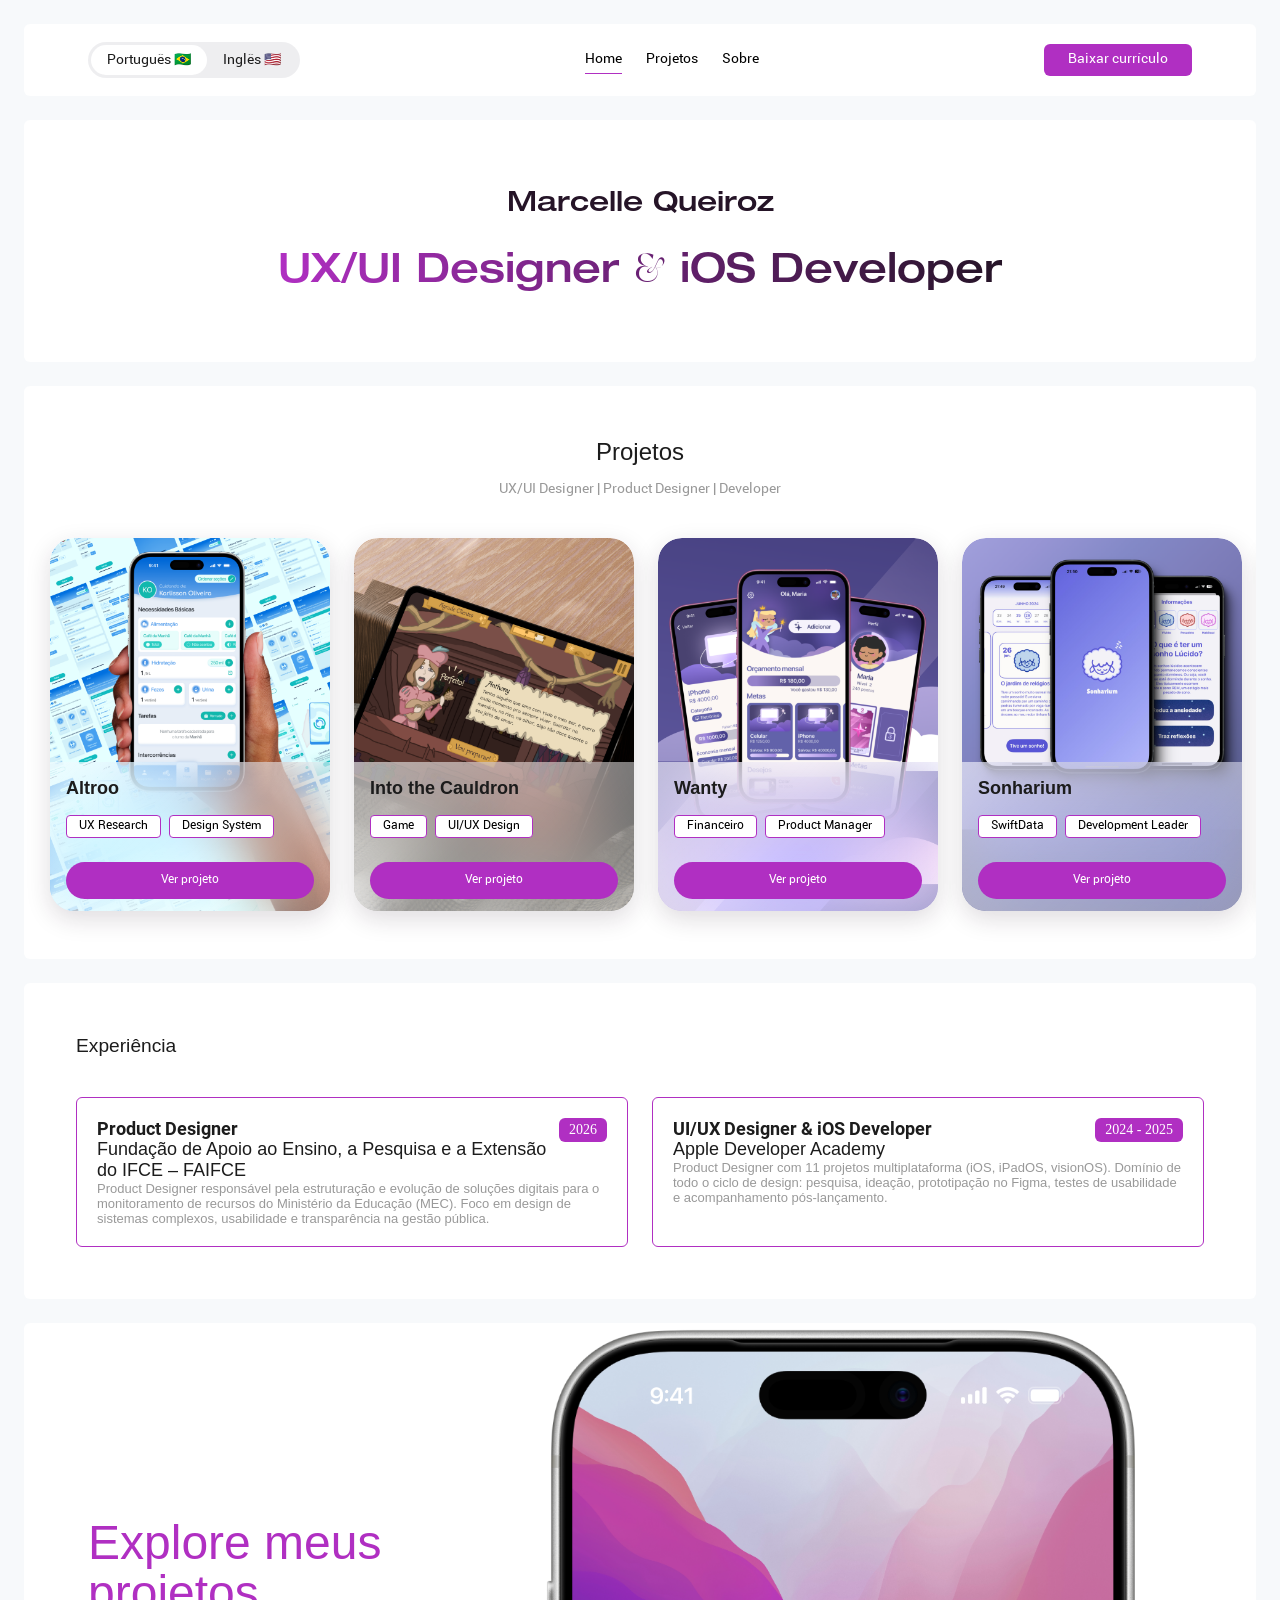
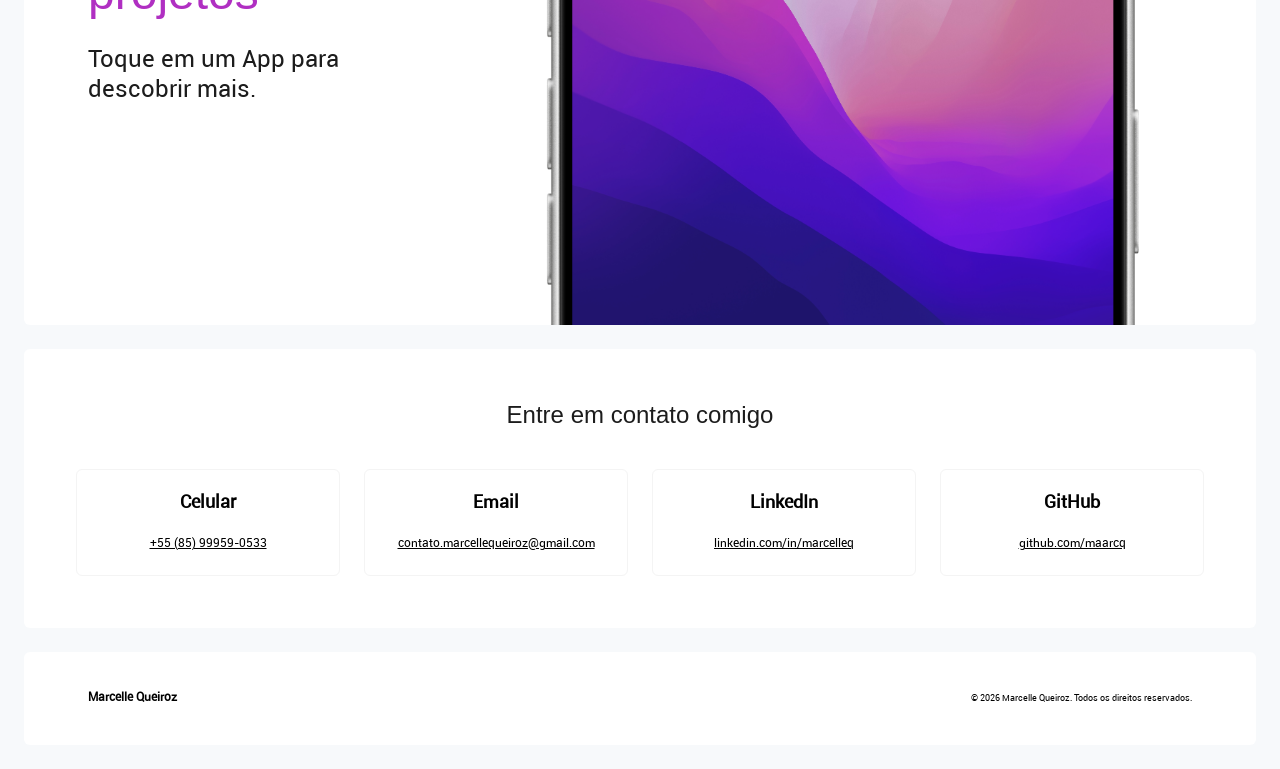
==== index.html @ 30022eae "ajeitei o fluxo do site" ====
<!DOCTYPE html>
<html lang="pt-BR">

<head>
    <meta charset="UTF-8">
    <meta name="viewport" content="width=device-width, initial-scale=1.0">

    <title>Marcelle Queiroz — UX/UI Designer & iOS Dev</title>

    <link rel="stylesheet" href="style.css">
</head>

<body>

    <!-- NAVBAR -->
    <header class="header">

        <div class="language-switch">
             <button class="language active" data-language="pt">Português 🇧🇷</button>
             <button class="language" data-language="en">Inglês 🇺🇸</button>
        </div>

        <nav class="navigation" aria-label="Navegação principal">
            <a href="#home" class="nav-link active" data-tab="home">
                Home
            </a>
            <a href="#projetos" class="nav-link" data-tab="projetos">
                <span data-i18n="nav.projects">Projetos</span>
            </a>
            <a href="#sobre" class="nav-link" data-tab="sobre">
                <span data-i18n="nav.about">Sobre</span>
            </a>
        </nav>

        <a href="https://drive.google.com/file/d/10igtKQ63M4ydT_5mw3jInMhqyHYmSDTR/view?usp=sharing" class="resume-button">
            <span data-i18n="nav.resume">Baixar currículo</span>
        </a>

    </header>

    <main id="page-content">
        <!-- Home page content loads here -->
    </main>

     <!-- CONTACT SECTION -->
    <section id="contato" class="contact-section">
        <h2 data-i18n="contact.title">Entre em contato comigo</h2>
        <div class="contact-grid">
            <a href="tel:+5585999590533" class="contact-card">
                <h3 data-i18n="contact.phone">Celular</h3>
                <p>+55 (85) 99959-0533</p>
            </a>

            <a href="mailto:contato.marcellequeiroz@gmail.com" class="contact-card">
                <h3 data-i18n="contact.email">Email</h3>
                <p>contato.marcellequeiroz@gmail.com</p>
            </a>

            <a href="https://www.linkedin.com/in/marcellerq/" class="contact-card" target="_blank" rel="noopener noreferrer">
                <h3>LinkedIn</h3>
                <p>linkedin.com/in/marcelleq</p>
            </a>

            <a href="https://github.com/maarcq" class="contact-card" target="_blank" rel="noopener noreferrer">
                <h3>GitHub</h3>
                <p>github.com/maarcq</p>
            </a>
        </div>
    </section>

    <!-- FOOTER -->
    <footer class="footer">

        <strong>Marcelle Queiroz</strong>

        <span data-i18n="footer.rights">
            © 2026 Marcelle Queiroz. Todos os direitos reservados.
        </span>

    </footer>

    <script src="script.js"></script>

</body>

</html>
---- style.css ----
@import url("css/base.css");
@import url("css/navBar.css");
@import url("css/footer.css");
@import url("css/responsive.css");

/* ===HOME=== */
@import url("css/HOME/hero.css");
@import url("css/HOME/projects.css");
@import url("css/HOME/experience.css");

/* ===PROJECTS=== */
@import url("css/PROJECTS/projectsPhone.css");
@import url("css/PROJECTS/Altroo/altroo.css");
@import url("css/PROJECTS/Hanka/hanka.css");
@import url("css/PROJECTS/Monitor Pronatec/monitor-pronatec.css");
@import url("css/PROJECTS/Into The Cauldron/into-the-cauldron.css");

/* ===ABOUT=== */
@import url("css/ABOUT/about.css");
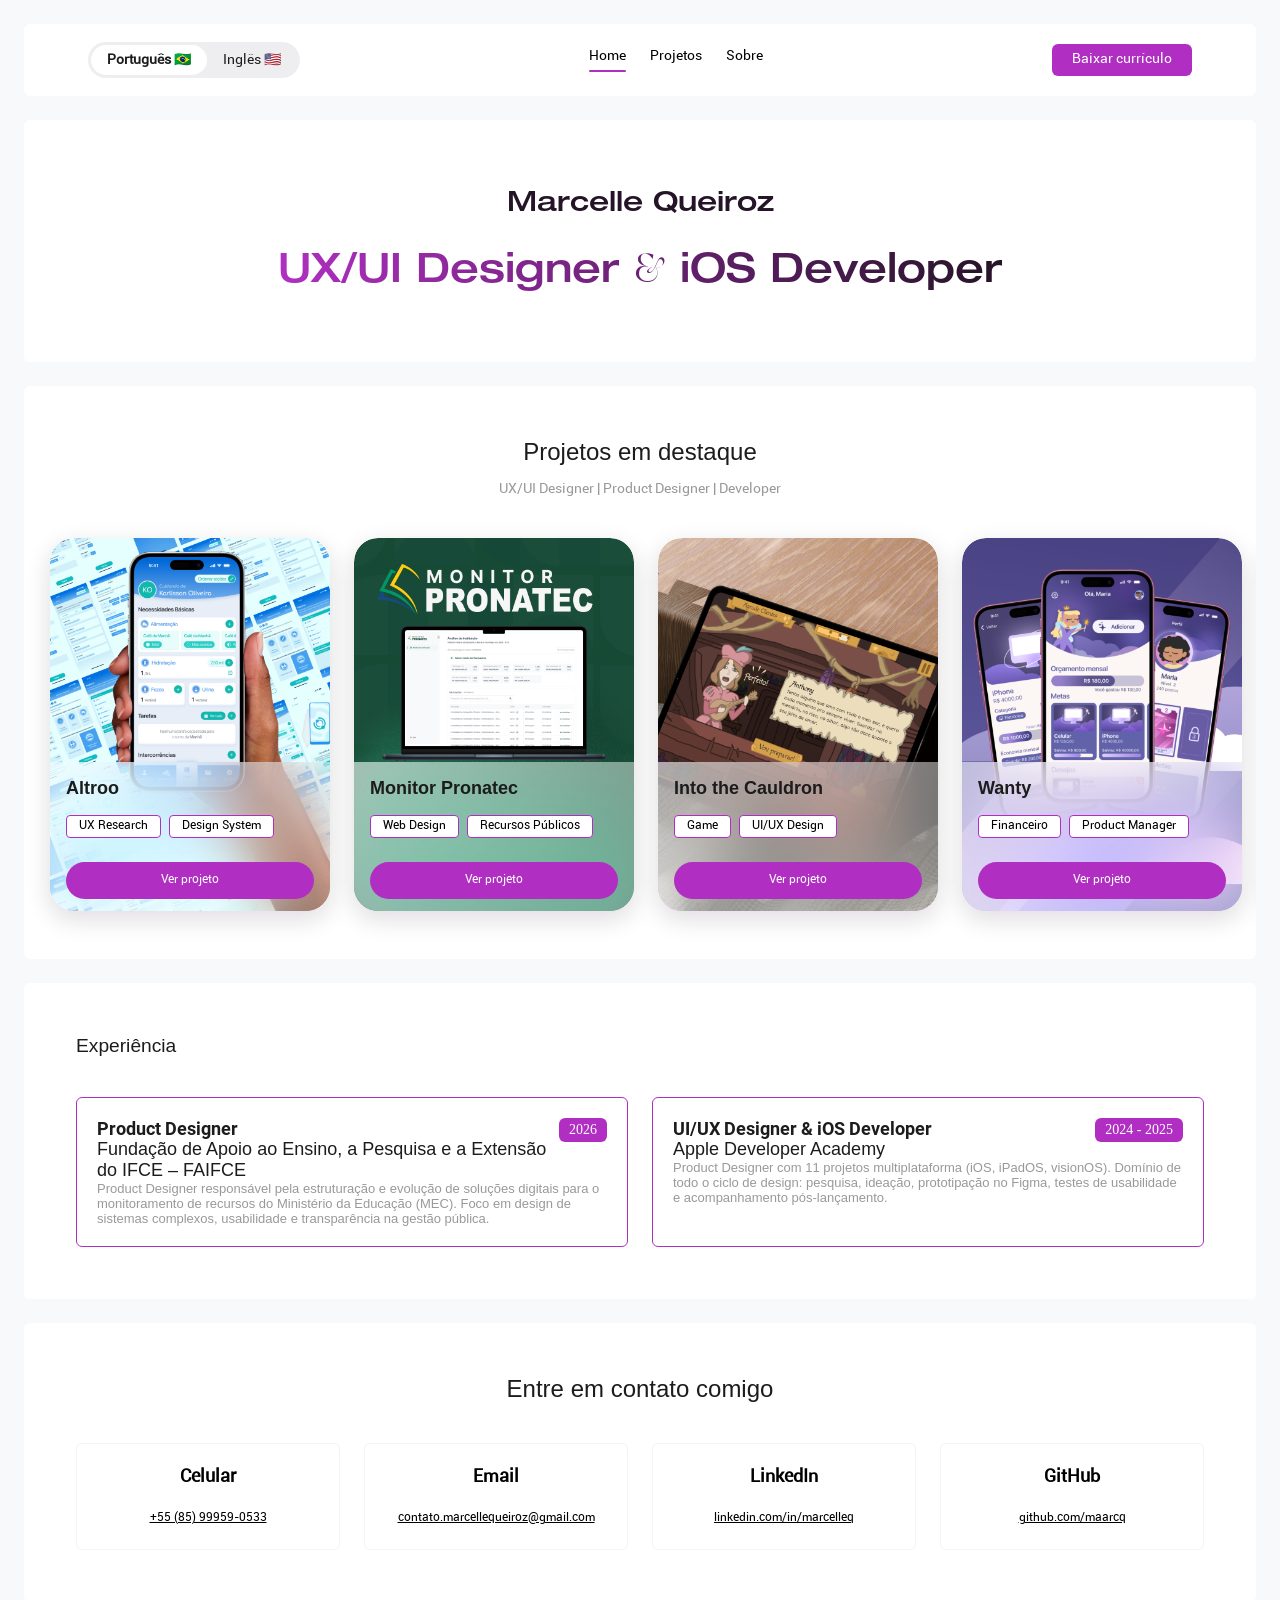
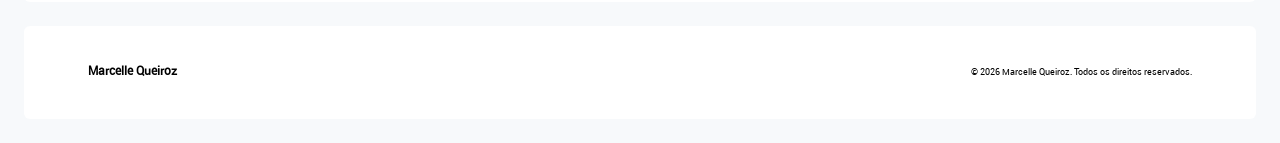
==== commit d7202d26: "I added the Pronatec Monitor project card and added an animation to the tab navigation line." ====
--- a/index.html
+++ b/index.html
@@ -30,6 +30,8 @@
             <a href="#sobre" class="nav-link" data-tab="sobre">
                 <span data-i18n="nav.about">Sobre</span>
             </a>
+
+            <span class="nav-indicator"></span>
         </nav>
 
         <a href="https://drive.google.com/file/d/10igtKQ63M4ydT_5mw3jInMhqyHYmSDTR/view?usp=sharing" class="resume-button">
--- a/style.css
+++ b/style.css
@@ -1,5 +1,6 @@
 @import url("css/base.css");
 @import url("css/navBar.css");
+@import url("css/contact.css");
 @import url("css/footer.css");
 @import url("css/responsive.css");
 
@@ -10,6 +11,7 @@
 
 /* ===PROJECTS=== */
 @import url("css/PROJECTS/projectsPhone.css");
+
 @import url("css/PROJECTS/Altroo/altroo.css");
 @import url("css/PROJECTS/Hanka/hanka.css");
 @import url("css/PROJECTS/Monitor Pronatec/monitor-pronatec.css");
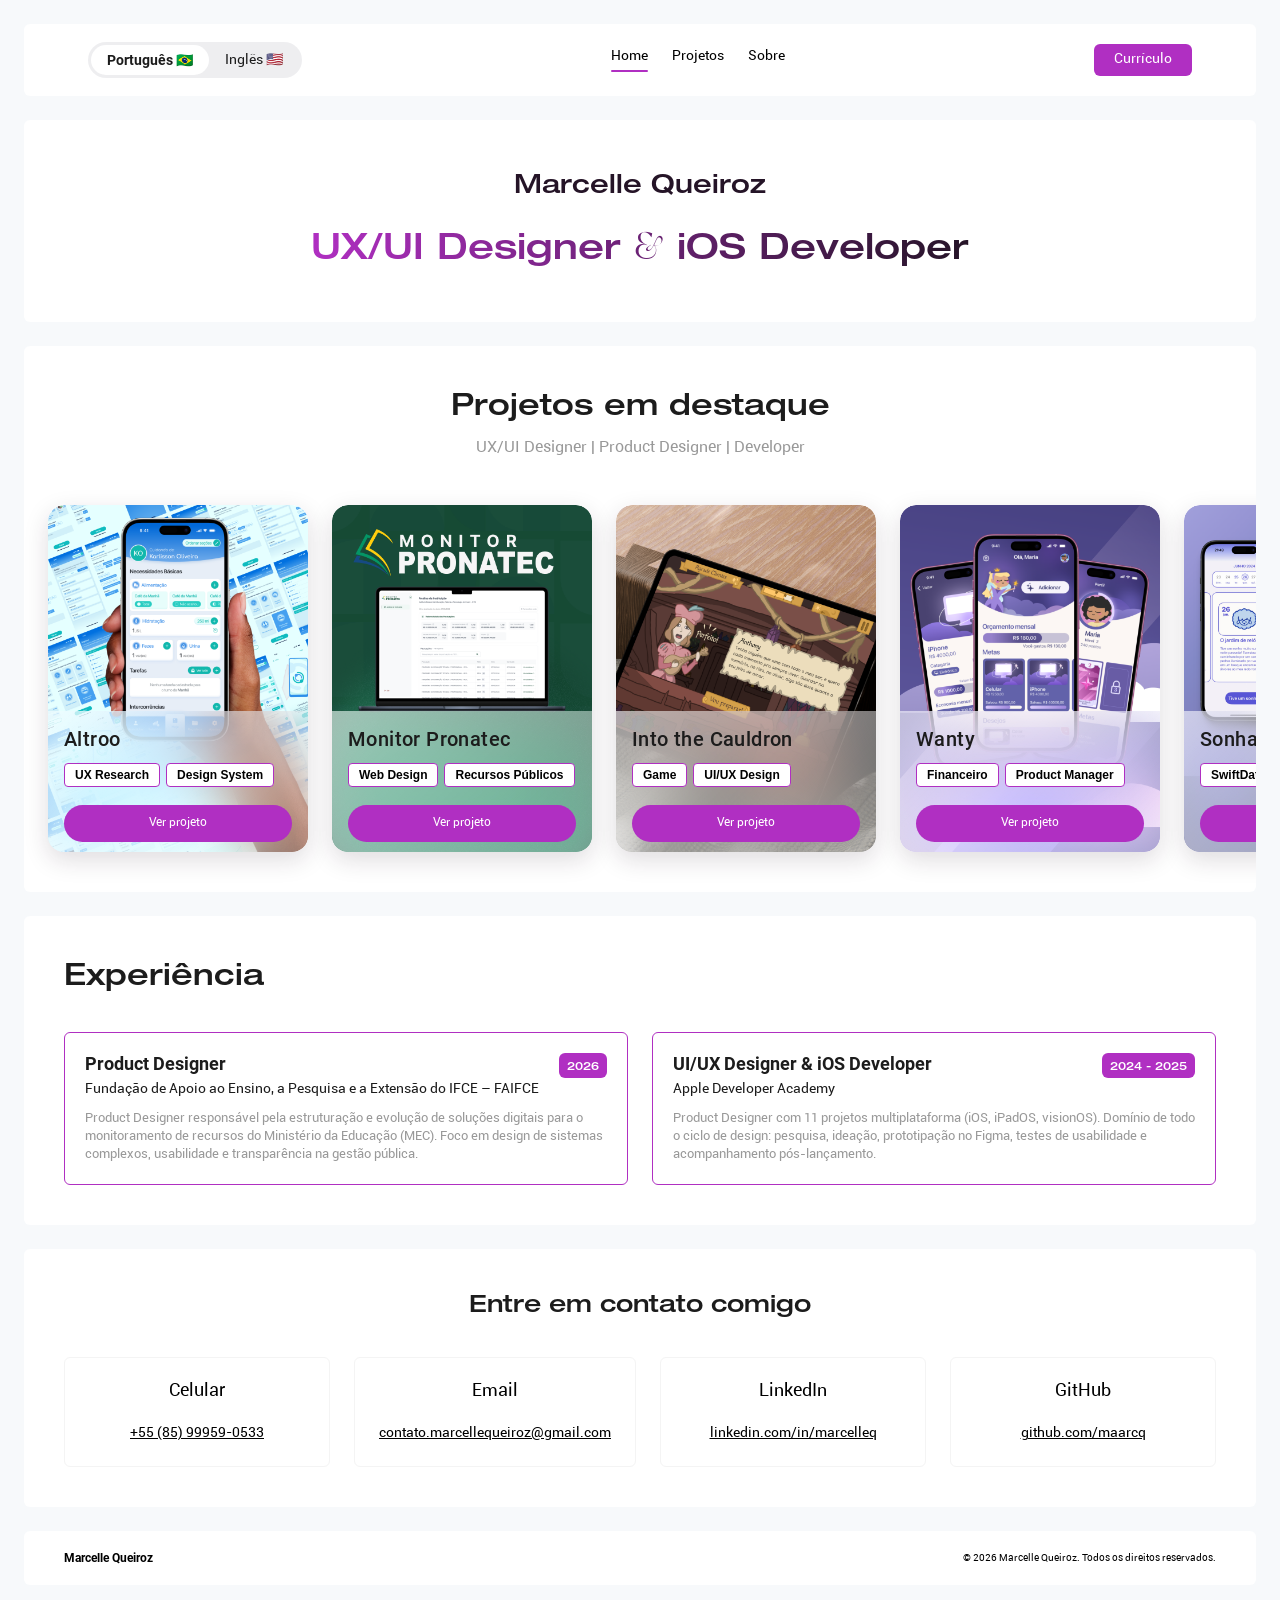
==== commit 7f177eba: "I finished adding the apps to the phone." ====
--- a/index.html
+++ b/index.html
@@ -7,7 +7,7 @@
 
     <title>Marcelle Queiroz — UX/UI Designer & iOS Dev</title>
 
-    <link rel="stylesheet" href="style.css">
+    <link rel="stylesheet" href="style.css?v=mobile-nav">
 </head>
 
 <body>
@@ -34,11 +34,30 @@
             <span class="nav-indicator"></span>
         </nav>
 
+        <button class="mobile-menu-button" type="button" aria-label="Abrir menu" aria-expanded="false" aria-controls="mobile-menu">
+            <img src="assets/icons/menuIcon.png" alt="">
+        </button>
+
         <a href="https://drive.google.com/file/d/10igtKQ63M4ydT_5mw3jInMhqyHYmSDTR/view?usp=sharing" class="resume-button">
-            <span data-i18n="nav.resume">Baixar currículo</span>
+            <span data-i18n="nav.resume">Currículo</span>
         </a>
 
     </header>
+
+    <div id="mobile-menu" class="mobile-menu" aria-hidden="true">
+        <div class="mobile-menu-backdrop" data-mobile-menu-close></div>
+        <div class="mobile-menu-panel" role="dialog" aria-modal="true" aria-labelledby="mobile-menu-title">
+            <div class="mobile-menu-header">
+                <h2 id="mobile-menu-title">Menu</h2>
+                <button class="mobile-menu-close" type="button" aria-label="Fechar menu" data-mobile-menu-close>&times;</button>
+            </div>
+            <nav class="mobile-navigation" aria-label="Navegação mobile">
+                <a href="#home" class="mobile-nav-link" data-tab="home">Home</a>
+                <a href="#projetos" class="mobile-nav-link" data-tab="projetos">Projetos</a>
+                <a href="#sobre" class="mobile-nav-link" data-tab="sobre">Sobre</a>
+            </nav>
+        </div>
+    </div>
 
     <main id="page-content">
         <!-- Home page content loads here -->
--- a/style.css
+++ b/style.css
@@ -1,8 +1,8 @@
 @import url("css/base.css");
-@import url("css/navBar.css");
+@import url("css/navBar.css?v=mobile-nav");
 @import url("css/contact.css");
 @import url("css/footer.css");
-@import url("css/responsive.css");
+@import url("css/responsive.css?v=mobile-nav");
 
 /* ===HOME=== */
 @import url("css/HOME/hero.css");
@@ -14,8 +14,8 @@
 
 @import url("css/PROJECTS/Altroo/altroo.css");
 @import url("css/PROJECTS/Hanka/hanka.css");
-@import url("css/PROJECTS/Monitor Pronatec/monitor-pronatec.css");
-@import url("css/PROJECTS/Into The Cauldron/into-the-cauldron.css");
+@import url("css/PROJECTS/MonitorPronatec/monitor-pronatec.css");
+@import url("css/PROJECTS/IntoTheCauldron/into-the-cauldron.css");
 
 /* ===ABOUT=== */
 @import url("css/ABOUT/about.css");
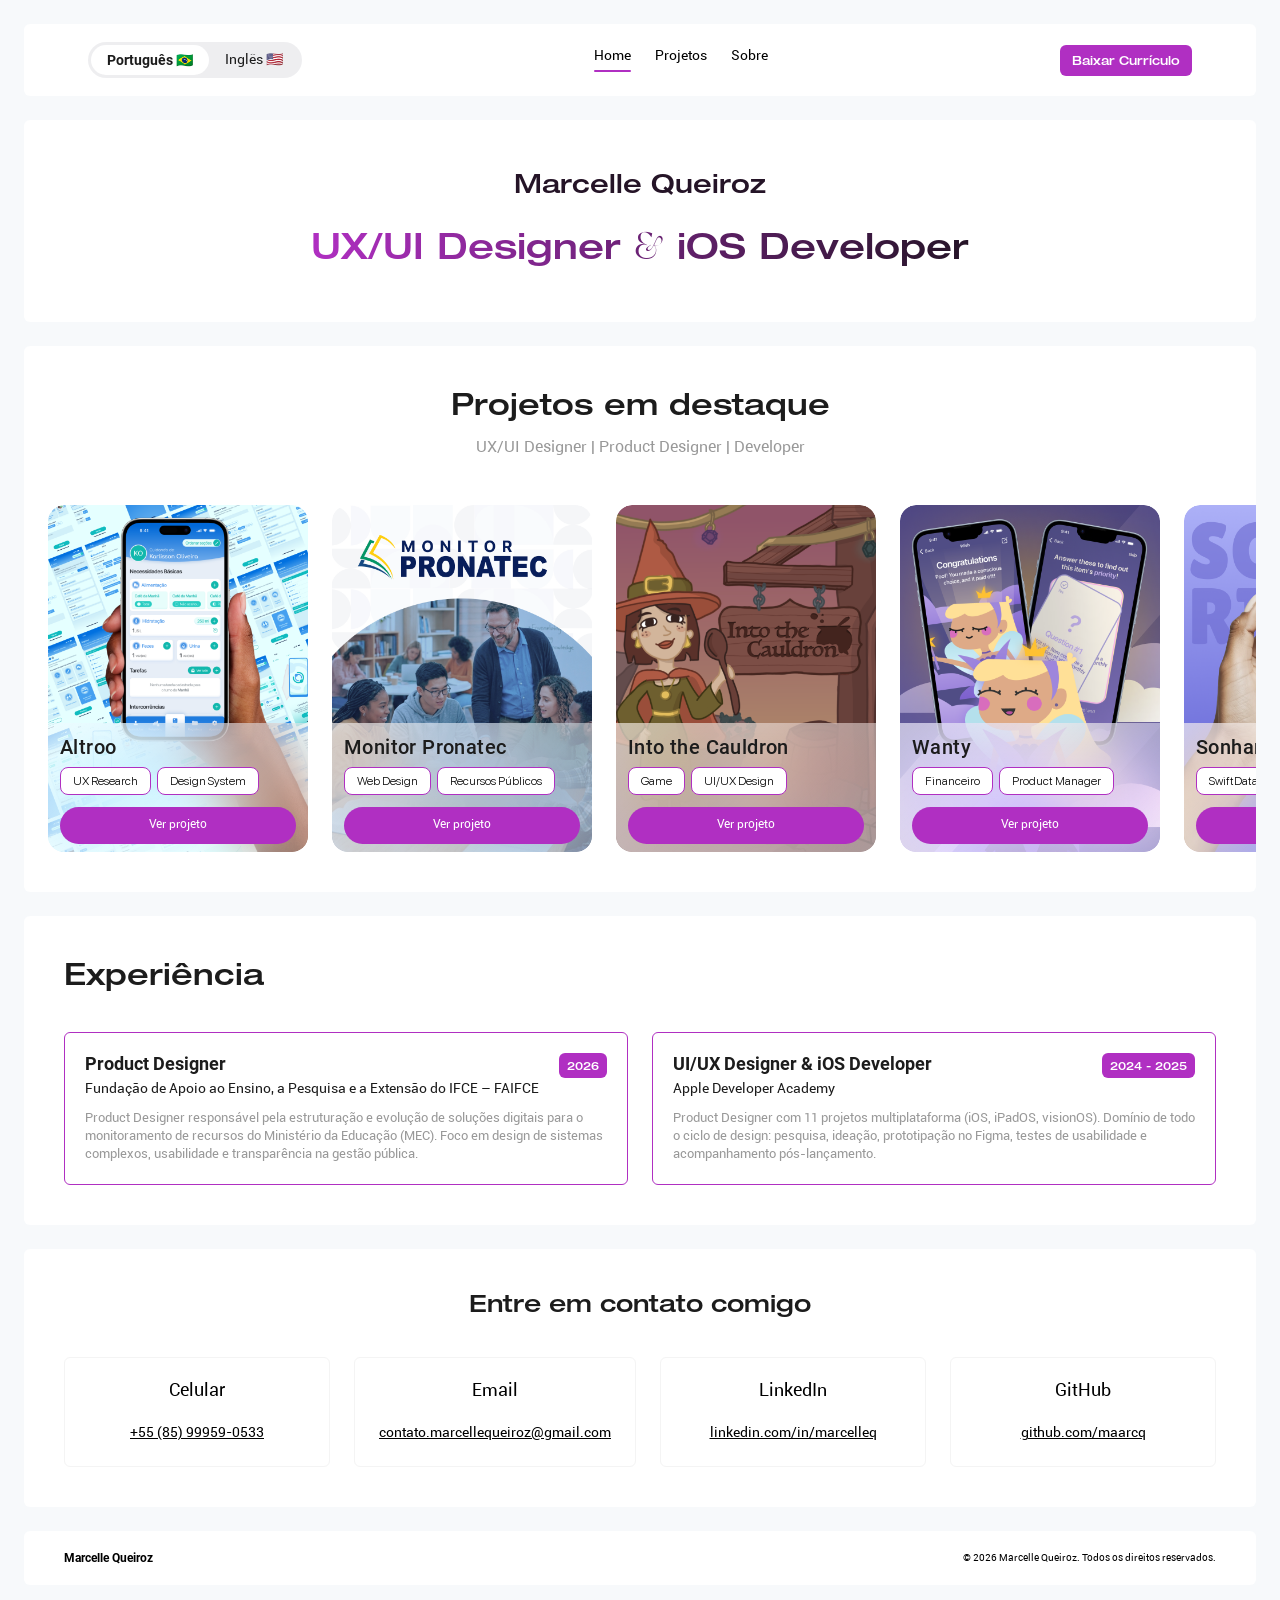
==== commit 689b2cd4: "I finished the part about" ====
--- a/index.html
+++ b/index.html
@@ -39,7 +39,7 @@
         </button>
 
         <a href="https://drive.google.com/file/d/10igtKQ63M4ydT_5mw3jInMhqyHYmSDTR/view?usp=sharing" class="resume-button">
-            <span data-i18n="nav.resume">Currículo</span>
+            <span data-i18n="nav.resume">Baixar Currículo</span>
         </a>
 
     </header>
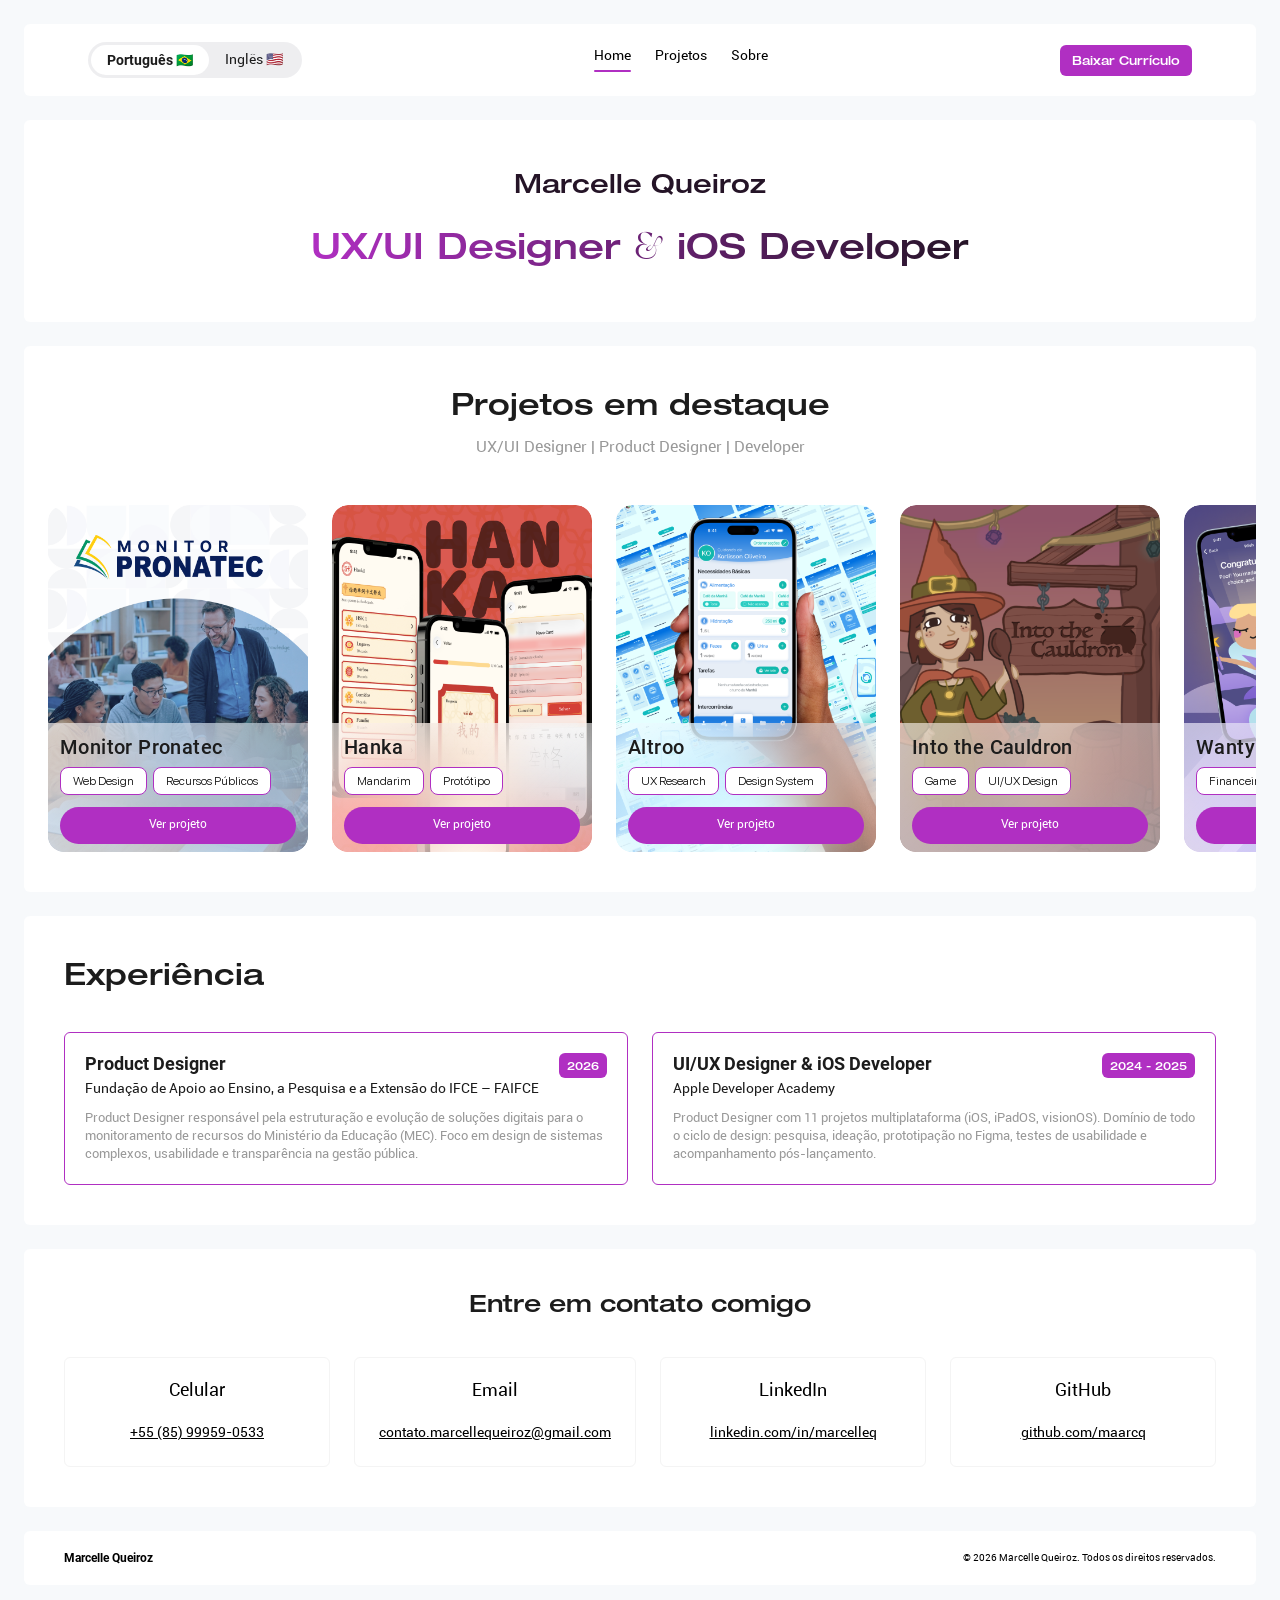
==== commit 35c9b110: "Home and About are finished." ====
--- a/index.html
+++ b/index.html
@@ -38,7 +38,7 @@
             <img src="assets/icons/menuIcon.png" alt="">
         </button>
 
-        <a href="https://drive.google.com/file/d/10igtKQ63M4ydT_5mw3jInMhqyHYmSDTR/view?usp=sharing" class="resume-button">
+        <a href="https://drive.google.com/file/d/1ymZTCj2Wif2KRJyCuMDPyI4HyOn9q-Ag/view?usp=sharing" class="resume-button">
             <span data-i18n="nav.resume">Baixar Currículo</span>
         </a>
 
